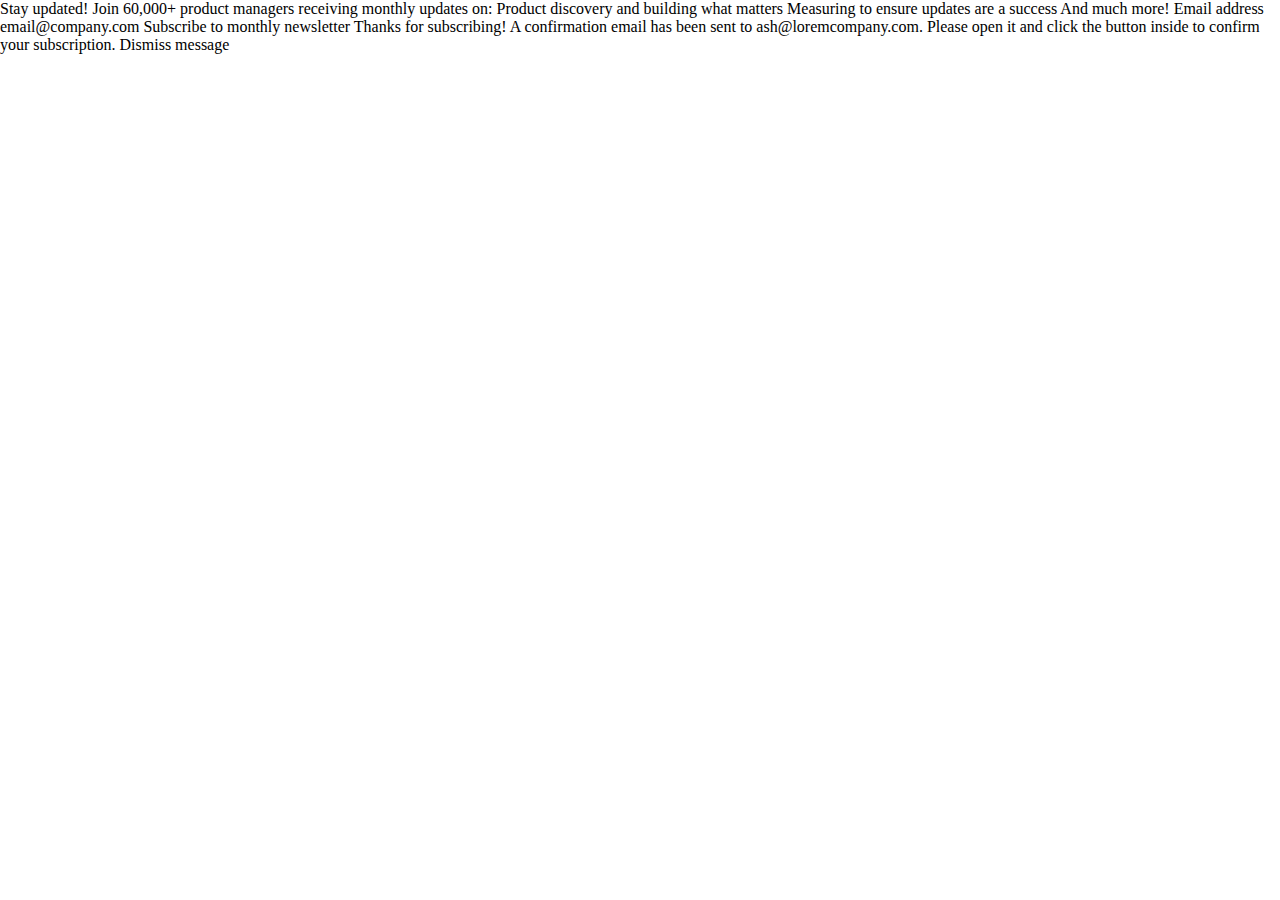
==== index.html @ e1fe6a46 "init" ====
<!DOCTYPE html>
<html lang="en">
<head>
  <meta charset="UTF-8">
  <meta name="viewport" content="width=device-width, initial-scale=1.0">
  <link rel="icon" type="image/png" sizes="32x32" href="./assets/images/favicon-32x32.png">
  <title>Frontend Mentor | Newsletter sign-up form with success message</title>
  <link rel="stylesheet" href="style.css">
</head>
<body>

  <!-- Sign-up form start -->

  Stay updated!

  Join 60,000+ product managers receiving monthly updates on:

  Product discovery and building what matters
  Measuring to ensure updates are a success
  And much more!

  Email address
  email@company.com

  Subscribe to monthly newsletter

  <!-- Sign-up form end -->

  <!-- Success message start -->

  Thanks for subscribing!

  A confirmation email has been sent to ash@loremcompany.com. 
  Please open it and click the button inside to confirm your subscription.

  Dismiss message

  <!-- Success message end -->
  
  <!-- <div class="attribution">
    Challenge by <a href="https://www.frontendmentor.io?ref=challenge" target="_blank">Frontend Mentor</a>. 
    Coded by <a href="#">Nsoro Allan</a>.
  </div> -->
</body>
</html>
---- style.css ----
*{
    margin: 0;
    padding: 0;
    box-sizing: border-box;
}

body{
    
}
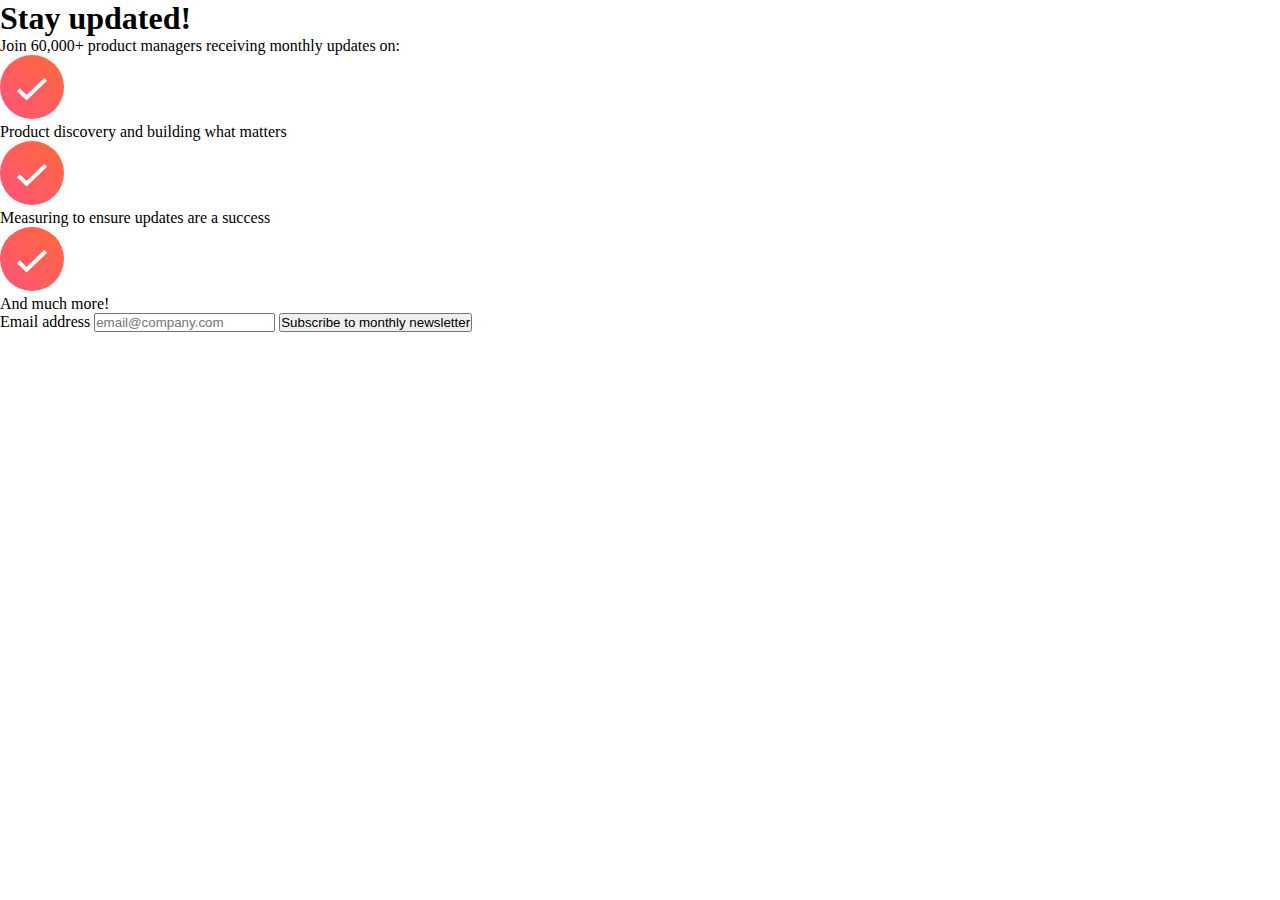
==== commit ec541bba: "changes made..." ====
--- a/index.html
+++ b/index.html
@@ -9,33 +9,69 @@
 </head>
 <body>
 
-  <!-- Sign-up form start -->
+  <div class="main-container">
 
-  Stay updated!
+    <div class="left-container">
 
-  Join 60,000+ product managers receiving monthly updates on:
+      <div class="left-content">
 
-  Product discovery and building what matters
-  Measuring to ensure updates are a success
-  And much more!
+        <h1>Stay updated!</h1>
 
-  Email address
-  email@company.com
+        <p>Join 60,000+ product managers receiving monthly updates on:</p>
 
-  Subscribe to monthly newsletter
+        <div class="list-content">
 
-  <!-- Sign-up form end -->
+          <div class="list-item">
 
-  <!-- Success message start -->
+            <img src="./assets/images/icon-success.svg" alt="Success">
 
-  Thanks for subscribing!
+            <p>Product discovery and building what matters</p>
 
-  A confirmation email has been sent to ash@loremcompany.com. 
-  Please open it and click the button inside to confirm your subscription.
+          </div>
 
-  Dismiss message
+          <div class="list-item">
 
-  <!-- Success message end -->
+            <img src="./assets/images/icon-success.svg" alt="Success">
+
+            <p>Measuring to ensure updates are a success</p>
+
+          </div>
+
+          <div class="list-item">
+
+            <img src="./assets/images/icon-success.svg" alt="Success">
+
+            <p>And much more!</p>
+
+          </div>
+
+        </div>
+
+        <form action="" method="post">
+
+          <label for="">Email address</label>
+
+          <input type="email" placeholder="email@company.com">
+
+          <button type="submit">Subscribe to monthly newsletter</button>
+
+        </form>
+
+      </div>
+
+    </div>
+
+    <div class="right-container">
+
+    </div>
+
+  </div>
+
+  
+  
+
+  
+
   
   <!-- <div class="attribution">
     Challenge by <a href="https://www.frontendmentor.io?ref=challenge" target="_blank">Frontend Mentor</a>. 
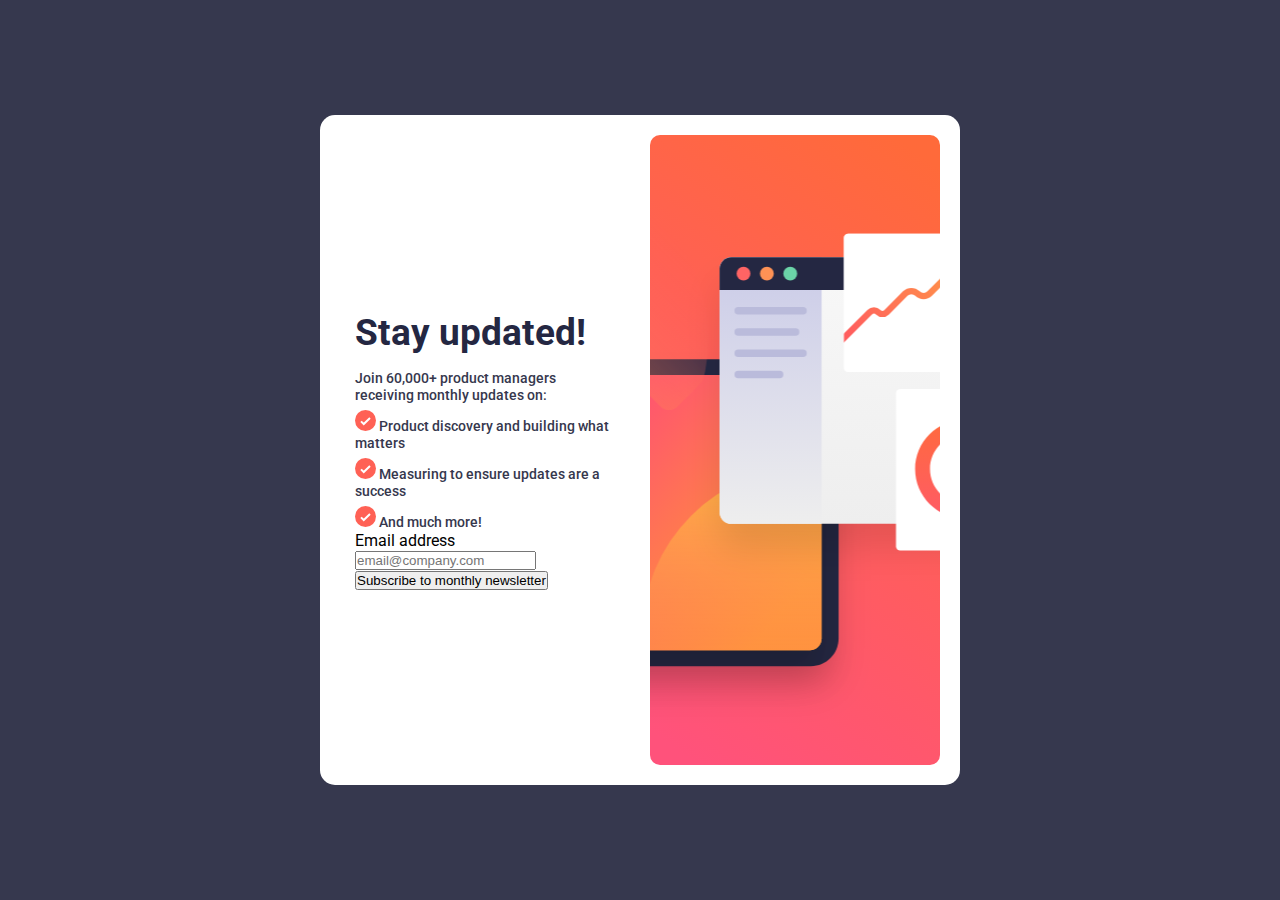
==== commit 6031d864: "chnages made..." ====
--- a/index.html
+++ b/index.html
@@ -23,31 +23,25 @@
 
           <div class="list-item">
 
-            <img src="./assets/images/icon-success.svg" alt="Success">
-
-            <p>Product discovery and building what matters</p>
+            <p><img src="./assets/images/icon-list.svg" alt="List-Icon"> Product discovery and building what matters</p>
 
           </div>
 
           <div class="list-item">
 
-            <img src="./assets/images/icon-success.svg" alt="Success">
-
-            <p>Measuring to ensure updates are a success</p>
+            <p><img src="./assets/images/icon-list.svg" alt="List-Icon"> Measuring to ensure updates are a success</p>
 
           </div>
 
           <div class="list-item">
 
-            <img src="./assets/images/icon-success.svg" alt="Success">
-
-            <p>And much more!</p>
+            <p><img src="./assets/images/icon-list.svg" alt="List-Icon"> And much more!</p>
 
           </div>
 
         </div>
 
-        <form action="" method="post">
+        <form action="./success.html" method="post">
 
           <label for="">Email address</label>
 
@@ -63,16 +57,12 @@
 
     <div class="right-container">
 
+      <div class="img-content"></div>
+      
     </div>
 
   </div>
 
-  
-  
-
-  
-
-  
   <!-- <div class="attribution">
     Challenge by <a href="https://www.frontendmentor.io?ref=challenge" target="_blank">Frontend Mentor</a>. 
     Coded by <a href="#">Nsoro Allan</a>.
--- a/style.css
+++ b/style.css
@@ -1,3 +1,4 @@
+@import url('https://fonts.googleapis.com/css2?family=Roboto:ital,wght@0,100;0,300;0,400;0,500;0,700;0,900;1,100;1,300;1,400;1,500;1,700;1,900&display=swap');
 *{
     margin: 0;
     padding: 0;
@@ -5,5 +6,74 @@
 }
 
 body{
-    
+    font-family: "Roboto", sans-serif;
+    background: hsl(235, 18%, 26%);
 }
+
+.main-container{
+    width: 50%;
+    display: flex;
+    flex-direction: row;
+    align-items: center;
+    justify-content: space-between;
+    background: hsl(0, 0%, 100%);
+    border-radius: 15px;
+    position: absolute;
+    top: 50%;
+    left: 50%;
+    transform: translate(-50%,-50%);
+    padding: 10px;
+}
+
+.left-container{
+    padding: 10px;
+    width: 50%;
+    display: flex;
+    flex-direction: column;
+}
+
+.left-content{
+    width: 100%;
+    display: flex;
+    flex-direction: column;
+    padding: 15px;
+}
+
+.left-content h1{
+    font-size: 2.3rem;
+    color:hsl(234, 29%, 20%);
+    margin-bottom: 10px;
+}
+
+.left-content p{
+    font-size: 0.9rem;
+    color: hsl(235, 18%, 26%);
+    font-weight: 500;
+    margin-top: 6px;
+}
+
+.right-container{
+    width: 50%;
+    display: flex;
+    flex-direction: column;
+    align-items: center;
+    justify-content: center;
+    padding:10px;
+}
+
+.right-container .img-content{
+    width: 100%;
+    height: 70dvh;
+    background-image: url(./assets/images/illustration-sign-up-desktop.svg);
+    background-position: center;
+    background-repeat: no-repeat;
+    background-size: cover;
+    border-radius: 10px;
+    transition: 0.3s ease-in-out;
+}
+
+.right-container .img-content:hover{
+    border-radius: 0px;
+    cursor: pointer;
+    transition: 0.3s ease-in-out;
+}
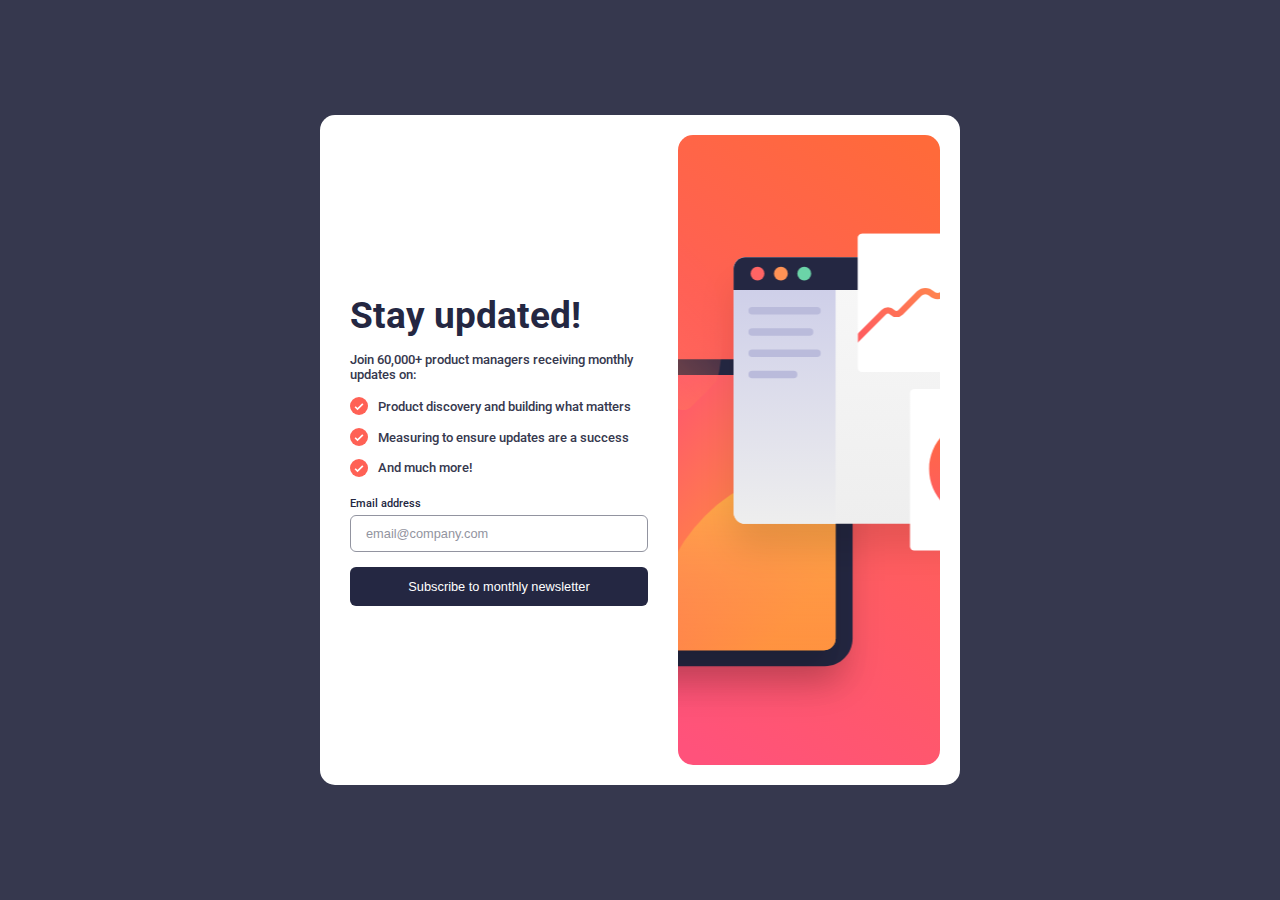
==== commit 35fdf611: "changes made..." ====
--- a/index.html
+++ b/index.html
@@ -23,19 +23,25 @@
 
           <div class="list-item">
 
-            <p><img src="./assets/images/icon-list.svg" alt="List-Icon"> Product discovery and building what matters</p>
+            <img src="./assets/images/icon-list.svg" alt="List-Icon">
+
+            <p>Product discovery and building what matters</p>
 
           </div>
 
           <div class="list-item">
 
-            <p><img src="./assets/images/icon-list.svg" alt="List-Icon"> Measuring to ensure updates are a success</p>
+            <img src="./assets/images/icon-list.svg" alt="List-Icon">
+
+            <p>Measuring to ensure updates are a success</p>
 
           </div>
 
           <div class="list-item">
 
-            <p><img src="./assets/images/icon-list.svg" alt="List-Icon"> And much more!</p>
+            <img src="./assets/images/icon-list.svg" alt="List-Icon">
+
+            <p>And much more!</p>
 
           </div>
 
@@ -45,7 +51,7 @@
 
           <label for="">Email address</label>
 
-          <input type="email" placeholder="email@company.com">
+          <input type="email" placeholder="email@company.com" required>
 
           <button type="submit">Subscribe to monthly newsletter</button>
 
--- a/style.css
+++ b/style.css
@@ -27,7 +27,7 @@
 
 .left-container{
     padding: 10px;
-    width: 50%;
+    width: 60%;
     display: flex;
     flex-direction: column;
 }
@@ -36,20 +36,83 @@
     width: 100%;
     display: flex;
     flex-direction: column;
-    padding: 15px;
+    padding: 10px;
 }
 
 .left-content h1{
     font-size: 2.3rem;
     color:hsl(234, 29%, 20%);
-    margin-bottom: 10px;
+    margin-bottom: 15px;
 }
 
 .left-content p{
-    font-size: 0.9rem;
+    font-size: 0.8rem;
     color: hsl(235, 18%, 26%);
     font-weight: 500;
-    margin-top: 6px;
+}
+
+.list-content{
+    width: 100%;
+    display: flex;
+    flex-direction: column;
+    margin-top: 15px;
+    gap: 13px;
+}
+
+.list-item{
+    display: flex;
+    flex-direction: row;
+    align-items: center;
+    justify-content: flex-start;
+}
+
+.list-item img{
+    margin-right: 10px;
+    width: 6%;
+}
+
+.list-item p{
+    font-size: 0.8rem;
+    color: hsl(235, 18%, 26%);
+    font-weight: 500;
+}
+
+form{
+    margin-top: 20px;
+    display: flex;
+    flex-direction: column;
+}
+
+form label{
+    font-size: 0.7rem;
+    font-weight: 500;
+    color:hsl(234, 29%, 20%);
+}
+
+form input{
+    margin-top: 5px;
+    border: 1.5px solid hsl(231, 7%, 60%);
+    padding: 10px 15px;
+    border-radius: 6px;
+    font-size: 0.8rem;
+    outline: none;
+    color:hsl(234, 29%, 20%);
+}
+
+form button{
+    background: hsl(234, 29%, 20%);
+    margin-top: 15px;
+    padding: 12px 15px;
+    border-radius: 6px;
+    font-size: 0.8rem;
+    color: hsl(0, 0%, 100%);
+    border: none;
+    font-weight: 500;
+}
+
+::placeholder{
+    font-size: 0.8rem;
+    color: hsl(231, 7%, 60%);
 }
 
 .right-container{
@@ -68,12 +131,12 @@
     background-position: center;
     background-repeat: no-repeat;
     background-size: cover;
-    border-radius: 10px;
-    transition: 0.3s ease-in-out;
+    border-radius: 15px;
+    transition: 0.4s ease-in-out;
 }
 
 .right-container .img-content:hover{
-    border-radius: 0px;
+    border-radius: 0px 0px 0px 0px;
     cursor: pointer;
-    transition: 0.3s ease-in-out;
+    transition: 0.4s ease-in-out;
 }
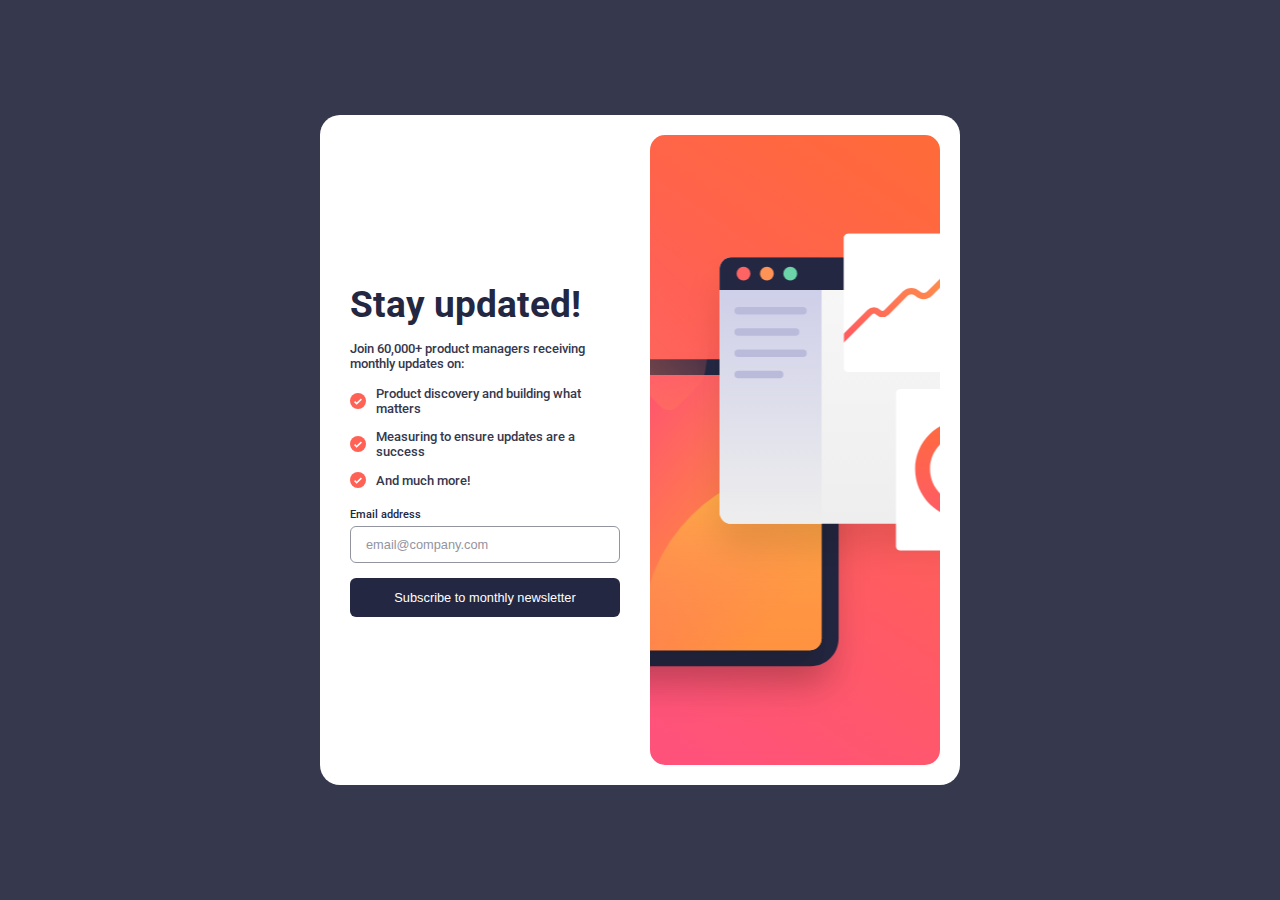
==== commit 3c05c12b: "changes made..." ====
--- a/index.html
+++ b/index.html
@@ -47,7 +47,7 @@
 
         </div>
 
-        <form action="./success.html" method="post">
+        <form action="success.html" method="post">
 
           <label for="">Email address</label>
 
--- a/style.css
+++ b/style.css
@@ -5,6 +5,10 @@
     box-sizing: border-box;
 }
 
+html{
+    scroll-behavior: smooth;
+}
+
 body{
     font-family: "Roboto", sans-serif;
     background: hsl(235, 18%, 26%);
@@ -17,7 +21,7 @@
     align-items: center;
     justify-content: space-between;
     background: hsl(0, 0%, 100%);
-    border-radius: 15px;
+    border-radius: 20px;
     position: absolute;
     top: 50%;
     left: 50%;
@@ -27,7 +31,7 @@
 
 .left-container{
     padding: 10px;
-    width: 60%;
+    width: 50%;
     display: flex;
     flex-direction: column;
 }
@@ -108,6 +112,13 @@
     color: hsl(0, 0%, 100%);
     border: none;
     font-weight: 500;
+    transition: 0.3s ease-in-out;
+}
+
+form button:hover{
+    cursor: pointer;
+    transition: 0.3s ease-in-out;
+    background: linear-gradient(to right, hsl(352, 100%, 67%), hsl(4, 100%, 67%));
 }
 
 ::placeholder{
@@ -140,3 +151,129 @@
     cursor: pointer;
     transition: 0.4s ease-in-out;
 }
+
+.success-container{
+    width: 28%;
+    display: flex;
+    flex-direction: row;
+    align-items: center;
+    justify-content: space-between;
+    background: hsl(0, 0%, 100%);
+    border-radius: 20px;
+    position: absolute;
+    top: 50%;
+    left: 50%;
+    transform: translate(-50%,-50%);
+    padding: 20px;
+}
+
+.success-content{
+    padding: 10px 20px;
+    width: 100%;
+    display: flex;
+    flex-direction: column;
+}
+
+.success-content img{
+    width: 15%;
+}
+
+.success-content h1{
+    margin-top: 15px;
+    color: hsl(234, 29%, 20%);
+}
+
+.success-content p{
+    margin-top: 15px;
+    font-size: 0.8rem;
+    line-height: 20px;
+    color: hsl(235, 18%, 26%);
+}
+
+.success-content p strong{
+    color: hsl(234, 29%, 20%);
+}
+
+.success-content a{
+    background: hsl(234, 29%, 20%);
+    margin-top: 25px;
+    padding: 12px 15px;
+    border-radius: 6px;
+    font-size: 0.8rem;
+    color: hsl(0, 0%, 100%);
+    border: none;
+    font-weight: 500;
+    text-decoration: none;
+    text-align: center;
+    transition: 0.3s ease-in-out;
+}
+
+.success-content a:hover{
+    cursor: pointer;
+    transition: 0.3s ease-in-out;
+    background: linear-gradient(to right, hsl(352, 100%, 67%), hsl(4, 100%, 67%));
+}
+
+/* Responsive Starts here  */
+@media screen and (min-width: 240px) and (max-width: 1000px){
+
+    .main-container{
+        width: 100%;
+        display: flex;
+        flex-direction: column-reverse;
+        align-items: center;
+        justify-content: space-between;
+        background: hsl(0, 0%, 100%);
+        border-radius: 20px;
+        position: absolute;
+        top: 50%;
+        left: 50%;
+        transform: translate(-50%,-50%);
+        padding: 10px;
+    }
+
+    .left-container{
+        padding: 10px;
+        width: 100%;
+        display: flex;
+        flex-direction: column;
+    }
+
+    .right-container{
+        width: 100%;
+        display: flex;
+        flex-direction: column;
+        align-items: center;
+        justify-content: center;
+        padding:10px;
+    }    
+    
+    .right-container .img-content{
+        width: 100%;
+        height: 40dvh;
+        background-image: url(./assets/images/illustration-sign-up-mobile.svg);
+        background-position: center;
+        background-repeat: no-repeat;
+        background-size: cover;
+        border-radius: 15px;
+        transition: 0.4s ease-in-out;
+    }
+
+    
+    .success-container{
+        width: 100%;
+        display: flex;
+        flex-direction: row;
+        align-items: center;
+        justify-content: space-between;
+        background: hsl(0, 0%, 100%);
+        border-radius: 20px;
+        position: absolute;
+        top: 50%;
+        left: 50%;
+        transform: translate(-50%,-50%);
+        padding: 20px;
+    }
+
+}
+
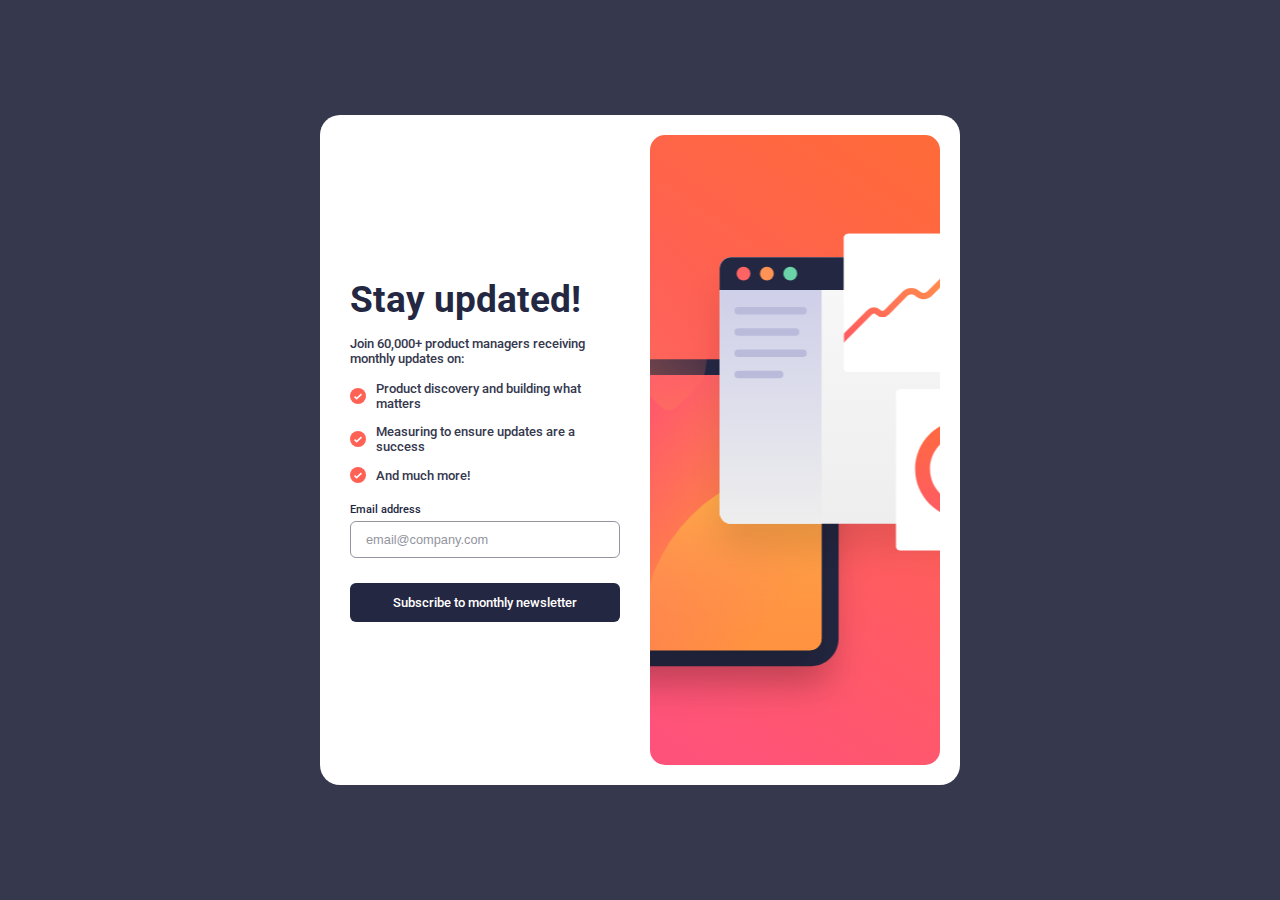
==== commit 3ad2fe5f: "changes made..." ====
--- a/index.html
+++ b/index.html
@@ -47,13 +47,14 @@
 
         </div>
 
-        <form action="success.html" method="post">
+        <form action="" method="post">
 
           <label for="">Email address</label>
 
-          <input type="email" placeholder="email@company.com" required>
+          <input type="email" placeholder="email@company.com" name="email" required>
 
-          <button type="submit">Subscribe to monthly newsletter</button>
+          <a href="./success.html">Subscribe to monthly newsletter</a>
+          <!-- <button type="submit">Subscribe to monthly newsletter</button> -->
 
         </form>
 
--- a/style.css
+++ b/style.css
@@ -194,7 +194,7 @@
     color: hsl(234, 29%, 20%);
 }
 
-.success-content a{
+a{
     background: hsl(234, 29%, 20%);
     margin-top: 25px;
     padding: 12px 15px;
@@ -208,7 +208,7 @@
     transition: 0.3s ease-in-out;
 }
 
-.success-content a:hover{
+a:hover{
     cursor: pointer;
     transition: 0.3s ease-in-out;
     background: linear-gradient(to right, hsl(352, 100%, 67%), hsl(4, 100%, 67%));
